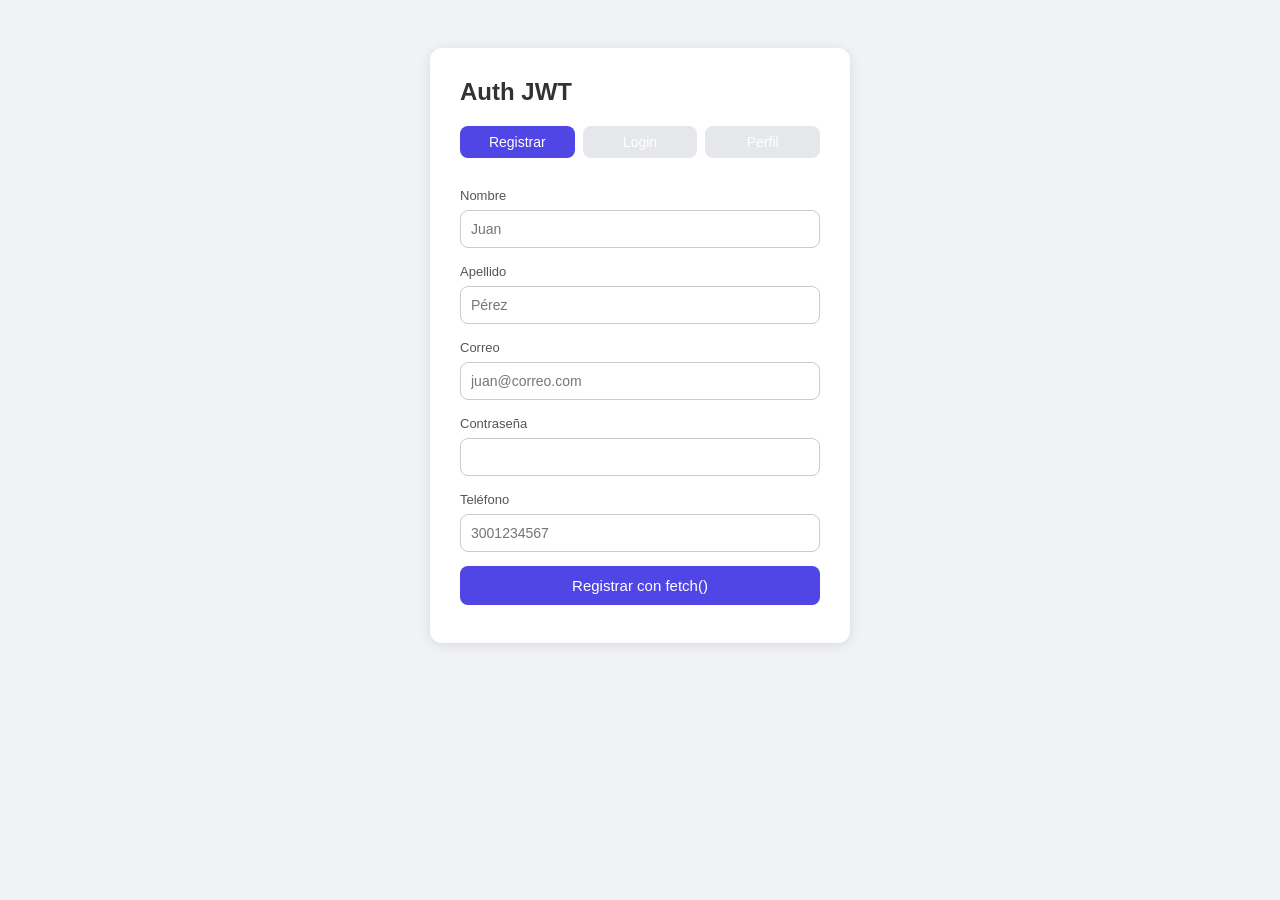
==== src/main/resources/static/index.html @ 27e51b63 "Initial commit" ====
<!DOCTYPE html>
<html lang="es">
<head>
    <meta charset="UTF-8">
    <title>Login JWT</title>
    <style>
        * { box-sizing: border-box; font-family: sans-serif; }
        body { background: #f0f2f5; display: flex; justify-content: center; padding: 40px; }
        .card { background: white; padding: 30px; border-radius: 12px;
                box-shadow: 0 2px 12px rgba(0,0,0,0.1); width: 420px; }
        h2 { margin-top: 0; color: #333; }
        input { width: 100%; padding: 10px; margin: 6px 0 14px;
                border: 1px solid #ccc; border-radius: 8px; font-size: 14px; }
        button { width: 100%; padding: 11px; background: #4f46e5;
                 color: white; border: none; border-radius: 8px;
                 font-size: 15px; cursor: pointer; margin-bottom: 8px; }
        button:hover { background: #4338ca; }
        button.secondary { background: #0ea5e9; }
        button.secondary:hover { background: #0284c7; }
        #respuesta { margin-top: 16px; background: #f8f9fa; padding: 12px;
                     border-radius: 8px; font-size: 13px; word-break: break-all;
                     display: none; }
        .tabs { display: flex; gap: 8px; margin-bottom: 20px; }
        .tab { flex: 1; padding: 8px; border: none; border-radius: 8px;
               cursor: pointer; background: #e5e7eb; font-size: 14px; }
        .tab.active { background: #4f46e5; color: white; }
        .section { display: none; }
        .section.active { display: block; }
        label { font-size: 13px; color: #555; }
    </style>
</head>
<body>
<div class="card">
    <h2>Auth JWT</h2>

    <div class="tabs">
        <button class="tab active" onclick="mostrarTab('registro')">Registrar</button>
        <button class="tab" onclick="mostrarTab('login')">Login</button>
        <button class="tab" onclick="mostrarTab('perfil')">Perfil</button>
    </div>

    <!-- REGISTRO -->
    <div id="tab-registro" class="section active">
        <label>Nombre</label>
        <input id="r-nombre" placeholder="Juan">
        <label>Apellido</label>
        <input id="r-apellido" placeholder="Pérez">
        <label>Correo</label>
        <input id="r-correo" type="email" placeholder="juan@correo.com">
        <label>Contraseña</label>
        <input id="r-contrasena" type="password">
        <label>Teléfono</label>
        <input id="r-telefono" type="number" placeholder="3001234567">
        <button onclick="registrar()">Registrar con fetch()</button>
    </div>

    <!-- LOGIN -->
    <div id="tab-login" class="section">
        <label>Correo</label>
        <input id="l-correo" type="email" placeholder="juan@correo.com">
        <label>Contraseña</label>
        <input id="l-contrasena" type="password">
        <button onclick="loginFetch()">Login con fetch()</button>
        <button class="secondary" onclick="loginXHR()">Login con XMLHttpRequest</button>
    </div>

    <!-- PERFIL PROTEGIDO -->
    <div id="tab-perfil" class="section">
        <p style="color:#555;font-size:14px">Llama al endpoint protegido <code>/usuario/perfil</code> usando el token guardado.</p>
        <button onclick="verPerfil()">Ver perfil (Bearer Token)</button>
    </div>

    <div id="respuesta"></div>
</div>

<script>
    const BASE = "http://localhost:8080";
    let tokenAcceso = "";

    function mostrarTab(nombre) {
      document.querySelectorAll(".section").forEach(s => s.classList.remove("active"));
      document.querySelectorAll(".tab").forEach(t => t.classList.remove("active"));
      document.getElementById("tab-" + nombre).classList.add("active");
      event.target.classList.add("active");
    }

    function mostrarRespuesta(data) {
      const div = document.getElementById("respuesta");
      div.style.display = "block";
      div.innerHTML = "<pre>" + JSON.stringify(data, null, 2) + "</pre>";
      if (data.acceso_token) {
        tokenAcceso = data.acceso_token;
        div.innerHTML += "<p style='color:green'>✅ Token guardado en memoria</p>";
      }
    }

    // ── FETCH ──────────────────────────────────────────
    async function registrar() {
      const body = {
        nombre: document.getElementById("r-nombre").value,
        apellido: document.getElementById("r-apellido").value,
        correo: document.getElementById("r-correo").value,
        contrasena: document.getElementById("r-contrasena").value,
        telefono: parseInt(document.getElementById("r-telefono").value)
      };
      try {
        const res = await fetch(`${BASE}/usuario/registrar`, {
          method: "POST",
          headers: { "Content-Type": "application/json" },
          body: JSON.stringify(body)
        });
        mostrarRespuesta(await res.json());
      } catch (e) {
        mostrarRespuesta({ error: e.message });
      }
    }

    async function loginFetch() {
      const body = {
        correo: document.getElementById("l-correo").value,
        contrasena: document.getElementById("l-contrasena").value
      };
      try {
        const res = await fetch(`${BASE}/usuario/login`, {
          method: "POST",
          headers: { "Content-Type": "application/json" },
          body: JSON.stringify(body)
        });
        mostrarRespuesta(await res.json());
      } catch (e) {
        mostrarRespuesta({ error: e.message });
      }
    }

    // ── XMLHttpRequest ─────────────────────────────────
    function loginXHR() {
      const body = JSON.stringify({
        correo: document.getElementById("l-correo").value,
        contrasena: document.getElementById("l-contrasena").value
      });
      const xhr = new XMLHttpRequest();
      xhr.open("POST", `${BASE}/usuario/login`);
      xhr.setRequestHeader("Content-Type", "application/json");
      xhr.onreadystatechange = function () {
        if (xhr.readyState === XMLHttpRequest.DONE) {
          const data = JSON.parse(xhr.responseText);
          mostrarRespuesta(data);
        }
      };
      xhr.send(body);
    }

    // ── RUTA PROTEGIDA ─────────────────────────────────
    async function verPerfil() {
      if (!tokenAcceso) {
        mostrarRespuesta({ error: "Debes hacer login primero" });
        return;
      }
      try {
        const res = await fetch(`${BASE}/usuario/perfil`, {
          headers: { "Authorization": "Bearer " + tokenAcceso }
        });
        const texto = await res.text();
        mostrarRespuesta({ mensaje: texto, status: res.status });
      } catch (e) {
        mostrarRespuesta({ error: e.message });
      }
    }
</script>
</body>
</html>
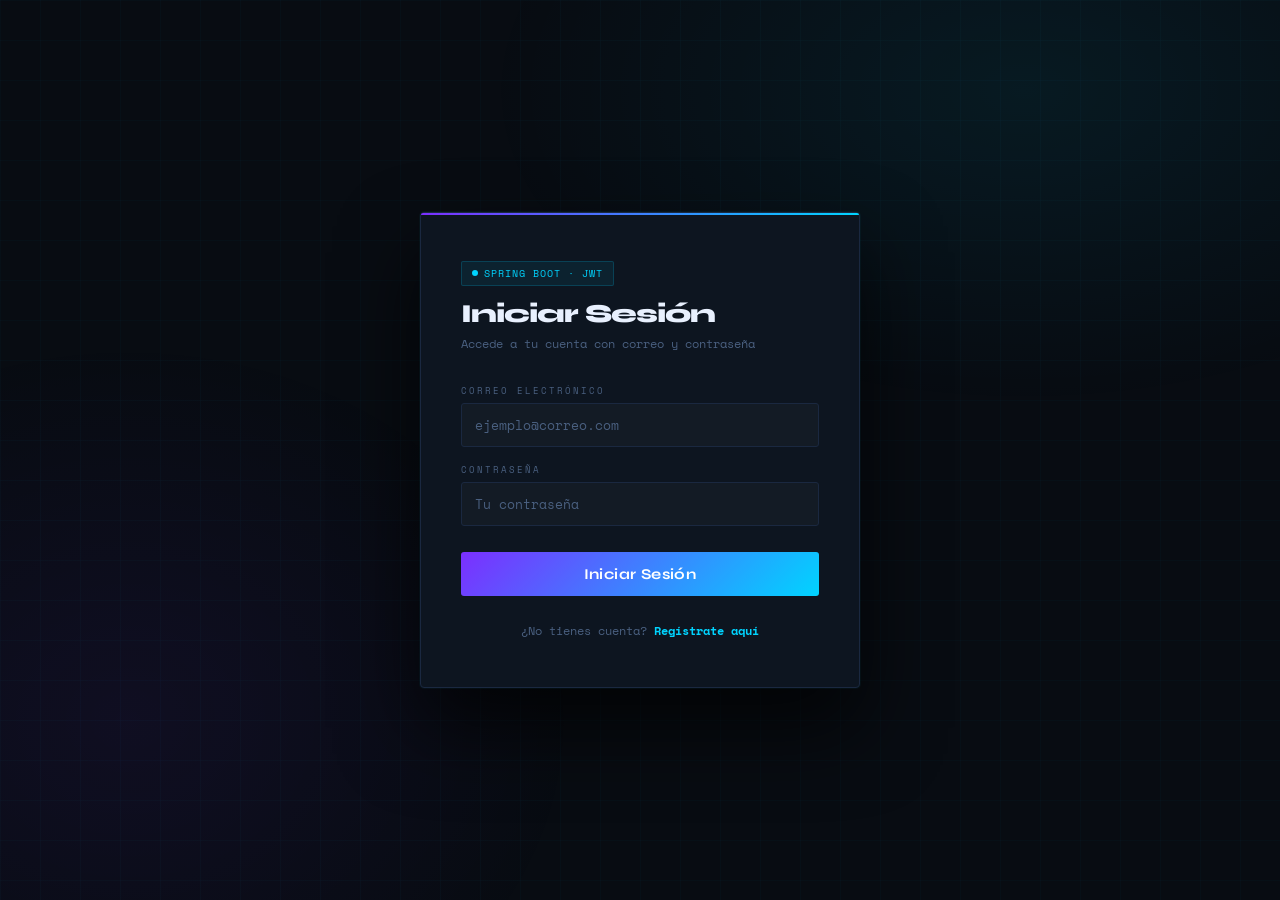
==== commit a188b127: "commit" ====
--- a/src/main/resources/static/index.html
+++ b/src/main/resources/static/index.html
@@ -1,171 +1,66 @@
 <!DOCTYPE html>
 <html lang="es">
 <head>
-    <meta charset="UTF-8">
-    <title>Login JWT</title>
-    <style>
-        * { box-sizing: border-box; font-family: sans-serif; }
-        body { background: #f0f2f5; display: flex; justify-content: center; padding: 40px; }
-        .card { background: white; padding: 30px; border-radius: 12px;
-                box-shadow: 0 2px 12px rgba(0,0,0,0.1); width: 420px; }
-        h2 { margin-top: 0; color: #333; }
-        input { width: 100%; padding: 10px; margin: 6px 0 14px;
-                border: 1px solid #ccc; border-radius: 8px; font-size: 14px; }
-        button { width: 100%; padding: 11px; background: #4f46e5;
-                 color: white; border: none; border-radius: 8px;
-                 font-size: 15px; cursor: pointer; margin-bottom: 8px; }
-        button:hover { background: #4338ca; }
-        button.secondary { background: #0ea5e9; }
-        button.secondary:hover { background: #0284c7; }
-        #respuesta { margin-top: 16px; background: #f8f9fa; padding: 12px;
-                     border-radius: 8px; font-size: 13px; word-break: break-all;
-                     display: none; }
-        .tabs { display: flex; gap: 8px; margin-bottom: 20px; }
-        .tab { flex: 1; padding: 8px; border: none; border-radius: 8px;
-               cursor: pointer; background: #e5e7eb; font-size: 14px; }
-        .tab.active { background: #4f46e5; color: white; }
-        .section { display: none; }
-        .section.active { display: block; }
-        label { font-size: 13px; color: #555; }
-    </style>
+    <meta charset="UTF-8" />
+    <meta name="viewport" content="width=device-width, initial-scale=1.0" />
+    <title>Login — JWT App</title>
+    <link rel="stylesheet" href="estilos.css" />
 </head>
 <body>
+
 <div class="card">
-    <h2>Auth JWT</h2>
 
-    <div class="tabs">
-        <button class="tab active" onclick="mostrarTab('registro')">Registrar</button>
-        <button class="tab" onclick="mostrarTab('login')">Login</button>
-        <button class="tab" onclick="mostrarTab('perfil')">Perfil</button>
+    <!-- Encabezado -->
+    <div class="card-header">
+        <div class="badge"><span></span>Spring Boot · JWT</div>
+        <h1>Iniciar Sesión</h1>
+        <p>Accede a tu cuenta con correo y contraseña</p>
     </div>
 
-    <!-- REGISTRO -->
-    <div id="tab-registro" class="section active">
-        <label>Nombre</label>
-        <input id="r-nombre" placeholder="Juan">
-        <label>Apellido</label>
-        <input id="r-apellido" placeholder="Pérez">
-        <label>Correo</label>
-        <input id="r-correo" type="email" placeholder="juan@correo.com">
-        <label>Contraseña</label>
-        <input id="r-contrasena" type="password">
-        <label>Teléfono</label>
-        <input id="r-telefono" type="number" placeholder="3001234567">
-        <button onclick="registrar()">Registrar con fetch()</button>
+    <!-- Alerta de mensajes -->
+    <div id="alerta" class="alert"></div>
+
+    <!-- Formulario — usa onsubmit para llamar handleLogin() de auth.js -->
+    <form onsubmit="handleLogin(event)">
+
+        <div class="form-group">
+            <label for="correo">Correo electrónico</label>
+            <input
+                    type="email"
+                    id="correo"
+                    placeholder="ejemplo@correo.com"
+                    autocomplete="email"
+                    required
+            />
+        </div>
+
+        <div class="form-group">
+            <label for="contrasena">Contraseña</label>
+            <input
+                    type="password"
+                    id="contrasena"
+                    placeholder="Tu contraseña"
+                    autocomplete="current-password"
+                    required
+            />
+        </div>
+
+        <button type="submit" id="btnLogin" class="btn">
+            Iniciar Sesión
+        </button>
+
+    </form>
+
+    <div class="nav-link">
+        ¿No tienes cuenta? <a href="registro.html">Regístrate aquí</a>
     </div>
 
-    <!-- LOGIN -->
-    <div id="tab-login" class="section">
-        <label>Correo</label>
-        <input id="l-correo" type="email" placeholder="juan@correo.com">
-        <label>Contraseña</label>
-        <input id="l-contrasena" type="password">
-        <button onclick="loginFetch()">Login con fetch()</button>
-        <button class="secondary" onclick="loginXHR()">Login con XMLHttpRequest</button>
-    </div>
-
-    <!-- PERFIL PROTEGIDO -->
-    <div id="tab-perfil" class="section">
-        <p style="color:#555;font-size:14px">Llama al endpoint protegido <code>/usuario/perfil</code> usando el token guardado.</p>
-        <button onclick="verPerfil()">Ver perfil (Bearer Token)</button>
-    </div>
-
-    <div id="respuesta"></div>
 </div>
 
+<script src="Auth.js"></script>
 <script>
-    const BASE = "http://localhost:8080";
-    let tokenAcceso = "";
-
-    function mostrarTab(nombre) {
-      document.querySelectorAll(".section").forEach(s => s.classList.remove("active"));
-      document.querySelectorAll(".tab").forEach(t => t.classList.remove("active"));
-      document.getElementById("tab-" + nombre).classList.add("active");
-      event.target.classList.add("active");
-    }
-
-    function mostrarRespuesta(data) {
-      const div = document.getElementById("respuesta");
-      div.style.display = "block";
-      div.innerHTML = "<pre>" + JSON.stringify(data, null, 2) + "</pre>";
-      if (data.acceso_token) {
-        tokenAcceso = data.acceso_token;
-        div.innerHTML += "<p style='color:green'>✅ Token guardado en memoria</p>";
-      }
-    }
-
-    // ── FETCH ──────────────────────────────────────────
-    async function registrar() {
-      const body = {
-        nombre: document.getElementById("r-nombre").value,
-        apellido: document.getElementById("r-apellido").value,
-        correo: document.getElementById("r-correo").value,
-        contrasena: document.getElementById("r-contrasena").value,
-        telefono: parseInt(document.getElementById("r-telefono").value)
-      };
-      try {
-        const res = await fetch(`${BASE}/usuario/registrar`, {
-          method: "POST",
-          headers: { "Content-Type": "application/json" },
-          body: JSON.stringify(body)
-        });
-        mostrarRespuesta(await res.json());
-      } catch (e) {
-        mostrarRespuesta({ error: e.message });
-      }
-    }
-
-    async function loginFetch() {
-      const body = {
-        correo: document.getElementById("l-correo").value,
-        contrasena: document.getElementById("l-contrasena").value
-      };
-      try {
-        const res = await fetch(`${BASE}/usuario/login`, {
-          method: "POST",
-          headers: { "Content-Type": "application/json" },
-          body: JSON.stringify(body)
-        });
-        mostrarRespuesta(await res.json());
-      } catch (e) {
-        mostrarRespuesta({ error: e.message });
-      }
-    }
-
-    // ── XMLHttpRequest ─────────────────────────────────
-    function loginXHR() {
-      const body = JSON.stringify({
-        correo: document.getElementById("l-correo").value,
-        contrasena: document.getElementById("l-contrasena").value
-      });
-      const xhr = new XMLHttpRequest();
-      xhr.open("POST", `${BASE}/usuario/login`);
-      xhr.setRequestHeader("Content-Type", "application/json");
-      xhr.onreadystatechange = function () {
-        if (xhr.readyState === XMLHttpRequest.DONE) {
-          const data = JSON.parse(xhr.responseText);
-          mostrarRespuesta(data);
-        }
-      };
-      xhr.send(body);
-    }
-
-    // ── RUTA PROTEGIDA ─────────────────────────────────
-    async function verPerfil() {
-      if (!tokenAcceso) {
-        mostrarRespuesta({ error: "Debes hacer login primero" });
-        return;
-      }
-      try {
-        const res = await fetch(`${BASE}/usuario/perfil`, {
-          headers: { "Authorization": "Bearer " + tokenAcceso }
-        });
-        const texto = await res.text();
-        mostrarRespuesta({ mensaje: texto, status: res.status });
-      } catch (e) {
-        mostrarRespuesta({ error: e.message });
-      }
-    }
+    // Si ya tiene sesión activa, ir directo al dashboard
+    redirigirSiLogueado();
 </script>
 </body>
 </html>
--- a/src/main/resources/static/estilos.css
+++ b/src/main/resources/static/estilos.css
@@ -0,0 +1,317 @@
+@import url('https://fonts.googleapis.com/css2?family=Space+Mono:wght@400;700&family=Syne:wght@400;600;700;800&display=swap');
+
+:root {
+  --bg:      #080c12;
+  --surface: #0d1520;
+  --border:  #1a2840;
+  --accent:  #00d4ff;
+  --accent2: #7b2fff;
+  --ok:      #00e676;
+  --err:     #ff3d6b;
+  --text:    #e8f0fe;
+  --muted:   #4a6080;
+  --mono:    'Space Mono', monospace;
+  --sans:    'Syne', sans-serif;
+}
+
+* { margin:0; padding:0; box-sizing:border-box; }
+
+body {
+  font-family: var(--sans);
+  background: var(--bg);
+  color: var(--text);
+  min-height: 100vh;
+  display: flex;
+  align-items: center;
+  justify-content: center;
+  position: relative;
+  overflow: hidden;
+}
+
+body::before {
+  content:'';
+  position:fixed; inset:0;
+  background:
+    radial-gradient(ellipse 60% 50% at 80% 10%, rgba(0,212,255,.07) 0%, transparent 70%),
+    radial-gradient(ellipse 50% 60% at 10% 80%, rgba(123,47,255,.07) 0%, transparent 70%);
+  pointer-events:none; z-index:0;
+}
+body::after {
+  content:'';
+  position:fixed; inset:0;
+  background-image:
+    linear-gradient(rgba(0,212,255,.025) 1px, transparent 1px),
+    linear-gradient(90deg, rgba(0,212,255,.025) 1px, transparent 1px);
+  background-size:40px 40px;
+  pointer-events:none; z-index:0;
+}
+
+/* ── Tarjeta ── */
+.card {
+  position:relative; z-index:1;
+  background: var(--surface);
+  border: 1px solid var(--border);
+  border-radius: 4px;
+  width:100%; max-width:440px;
+  padding:48px 40px;
+  box-shadow:
+    0 0 0 1px rgba(0,212,255,.04),
+    0 40px 80px rgba(0,0,0,.7),
+    inset 0 1px 0 rgba(255,255,255,.04);
+  animation: cardIn .5s cubic-bezier(.16,1,.3,1) both;
+}
+@keyframes cardIn {
+  from { opacity:0; transform:translateY(28px) scale(.97); }
+  to   { opacity:1; transform:translateY(0) scale(1); }
+}
+.card::before {
+  content:'';
+  position:absolute; top:0; left:0; right:0; height:2px;
+  background:linear-gradient(90deg, var(--accent2), var(--accent));
+  border-radius:4px 4px 0 0;
+}
+
+/* ── Encabezado ── */
+.card-header { margin-bottom:32px; }
+
+.badge {
+  display:inline-flex; align-items:center; gap:6px;
+  font-family:var(--mono); font-size:10px;
+  color:var(--accent);
+  background:rgba(0,212,255,.07);
+  border:1px solid rgba(0,212,255,.18);
+  padding:4px 10px; border-radius:2px;
+  margin-bottom:14px; letter-spacing:1px;
+  text-transform:uppercase;
+}
+.badge span {
+  width:6px; height:6px;
+  background:var(--accent); border-radius:50%;
+  animation:blink 2s infinite;
+}
+@keyframes blink { 0%,100%{opacity:1} 50%{opacity:.25} }
+
+.card-header h1 {
+  font-size:26px; font-weight:800;
+  letter-spacing:-1px; line-height:1.1;
+}
+.card-header p {
+  margin-top:7px;
+  font-family:var(--mono); font-size:12px;
+  color:var(--muted);
+}
+
+/* ── Form ── */
+.form-group { margin-bottom:16px; }
+.form-row { display:grid; grid-template-columns:1fr 1fr; gap:12px; }
+
+label {
+  display:block;
+  font-family:var(--mono); font-size:9px;
+  letter-spacing:2px; text-transform:uppercase;
+  color:var(--muted); margin-bottom:6px;
+}
+
+input {
+  width:100%; padding:11px 13px;
+  background:rgba(255,255,255,.025);
+  border:1px solid var(--border);
+  border-radius:3px;
+  color:var(--text);
+  font-family:var(--mono); font-size:13px;
+  outline:none;
+  transition:border-color .2s, background .2s, box-shadow .2s;
+}
+input:focus {
+  border-color:rgba(0,212,255,.45);
+  background:rgba(0,212,255,.025);
+  box-shadow:0 0 0 3px rgba(0,212,255,.06);
+}
+input::placeholder { color:var(--muted); }
+
+/* ── Botón ── */
+.btn {
+  width:100%; padding:13px;
+  background:linear-gradient(135deg, var(--accent2), var(--accent));
+  border:none; border-radius:3px;
+  color:#fff; font-family:var(--sans);
+  font-size:15px; font-weight:700;
+  letter-spacing:.4px; cursor:pointer;
+  margin-top:10px; position:relative; overflow:hidden;
+  transition:transform .15s, opacity .2s;
+}
+.btn:hover  { transform:translateY(-1px); }
+.btn:active { transform:translateY(0); }
+.btn:disabled { opacity:.45; cursor:not-allowed; transform:none; }
+
+/* ── Alerta ── */
+.alert {
+  display:none; align-items:flex-start; gap:10px;
+  padding:11px 14px; border-radius:3px;
+  font-family:var(--mono); font-size:12px; line-height:1.5;
+  margin-bottom:18px;
+  animation:alertIn .3s ease both;
+}
+.alert.show { display:flex; }
+@keyframes alertIn {
+  from { opacity:0; transform:translateX(-6px); }
+  to   { opacity:1; transform:translateX(0); }
+}
+.alert-success { background:rgba(0,230,118,.07); border:1px solid rgba(0,230,118,.22); color:var(--ok); }
+.alert-error   { background:rgba(255,61,107,.07);  border:1px solid rgba(255,61,107,.22); color:var(--err); }
+
+/* ── Nav link ── */
+.nav-link {
+  text-align:center; margin-top:26px;
+  font-family:var(--mono); font-size:12px; color:var(--muted);
+}
+.nav-link a { color:var(--accent); text-decoration:none; font-weight:700; transition:color .2s; }
+.nav-link a:hover { color:#fff; }
+
+/* ── Spinner ── */
+.spin {
+  display:inline-block; width:13px; height:13px;
+  border:2px solid rgba(255,255,255,.2);
+  border-top-color:#fff; border-radius:50%;
+  animation:rot .7s linear infinite;
+  vertical-align:middle; margin-right:8px;
+}
+@keyframes rot { to { transform:rotate(360deg); } }
+
+/* ══════════════════════
+   DASHBOARD
+══════════════════════ */
+body.db {
+  display:block; overflow:auto;
+  background:var(--bg);
+}
+body.db::before, body.db::after { display:none; }
+
+.navbar {
+  position:sticky; top:0; z-index:100;
+  display:flex; align-items:center; justify-content:space-between;
+  padding:0 32px; height:60px;
+  background:rgba(8,12,18,.92);
+  border-bottom:1px solid var(--border);
+  backdrop-filter:blur(14px);
+}
+.nav-brand {
+  font-family:var(--mono); font-size:12px;
+  color:var(--accent); letter-spacing:2px; text-transform:uppercase;
+  display:flex; align-items:center; gap:10px;
+}
+.nav-brand em {
+  display:inline-block; width:7px; height:7px;
+  background:var(--accent); border-radius:50%;
+  animation:blink 2s infinite; font-style:normal;
+}
+.nav-right { display:flex; align-items:center; gap:14px; }
+
+.chip {
+  font-family:var(--mono); font-size:12px;
+  background:var(--surface); border:1px solid var(--border);
+  padding:5px 14px; border-radius:2px;
+}
+.chip b { color:var(--accent); font-weight:700; }
+
+.btn-out {
+  font-family:var(--mono); font-size:10px;
+  letter-spacing:1.5px; text-transform:uppercase;
+  background:transparent;
+  border:1px solid rgba(255,61,107,.3);
+  color:var(--err); padding:6px 16px; border-radius:2px;
+  cursor:pointer; transition:background .2s;
+}
+.btn-out:hover { background:rgba(255,61,107,.1); }
+
+/* Contenido */
+.db-wrap {
+  max-width:820px; margin:36px auto; padding:0 20px;
+}
+
+.banner {
+  position:relative; overflow:hidden;
+  background:var(--surface);
+  border:1px solid var(--border);
+  border-radius:4px; padding:28px 32px; margin-bottom:20px;
+}
+.banner::before {
+  content:''; position:absolute; top:0; left:0; right:0; height:2px;
+  background:linear-gradient(90deg, var(--accent2), var(--accent));
+}
+.banner::after {
+  content:'AUTH';
+  position:absolute; right:-8px; bottom:-18px;
+  font-family:var(--mono); font-size:88px; font-weight:700;
+  color:rgba(0,212,255,.03); pointer-events:none;
+}
+.banner h2 {
+  font-size:20px; font-weight:800; letter-spacing:-.5px; margin-bottom:5px;
+}
+.banner h2 span { color:var(--accent); }
+.banner p { font-family:var(--mono); font-size:12px; color:var(--muted); }
+
+/* Grid info */
+.grid3 {
+  display:grid; grid-template-columns:repeat(3,1fr);
+  gap:14px; margin-bottom:20px;
+}
+.icard {
+  background:var(--surface); border:1px solid var(--border);
+  border-radius:4px; padding:18px 20px;
+}
+.icard .lbl {
+  font-family:var(--mono); font-size:9px;
+  letter-spacing:2px; text-transform:uppercase;
+  color:var(--muted); margin-bottom:9px;
+}
+.icard .val {
+  font-family:var(--mono); font-size:14px;
+  font-weight:700; color:var(--accent); word-break:break-all;
+}
+
+/* Sección */
+.sec {
+  background:var(--surface); border:1px solid var(--border);
+  border-radius:4px; padding:22px 24px; margin-bottom:14px;
+}
+.sec-ttl {
+  font-family:var(--mono); font-size:9px;
+  letter-spacing:2px; text-transform:uppercase;
+  color:var(--muted); margin-bottom:12px;
+  display:flex; align-items:center; gap:10px;
+}
+.sec-ttl::after { content:''; flex:1; height:1px; background:var(--border); }
+
+.token-box {
+  background:#030608; border:1px solid rgba(0,212,255,.1);
+  border-radius:3px; padding:14px;
+  font-family:var(--mono); font-size:11px;
+  color:var(--accent); word-break:break-all;
+  line-height:1.7; max-height:76px; overflow-y:auto;
+}
+
+.btn-api {
+  font-family:var(--mono); font-size:10px;
+  letter-spacing:1.5px; text-transform:uppercase;
+  background:transparent; border:1px solid rgba(0,212,255,.22);
+  color:var(--accent); padding:9px 18px; border-radius:2px;
+  cursor:pointer; transition:background .2s; margin-bottom:12px;
+}
+.btn-api:hover { background:rgba(0,212,255,.07); }
+
+.resp-box {
+  background:#030608; border:1px solid var(--border);
+  border-radius:3px; padding:14px;
+  font-family:var(--mono); font-size:12px;
+  color:var(--ok); min-height:52px;
+  white-space:pre-wrap; word-break:break-word; line-height:1.6;
+}
+
+@media(max-width:600px) {
+  .card { padding:36px 24px; max-width:100%; margin:16px; }
+  .form-row { grid-template-columns:1fr; }
+  .grid3 { grid-template-columns:1fr; }
+  .navbar { padding:0 16px; }
+  .chip { display:none; }
+}
